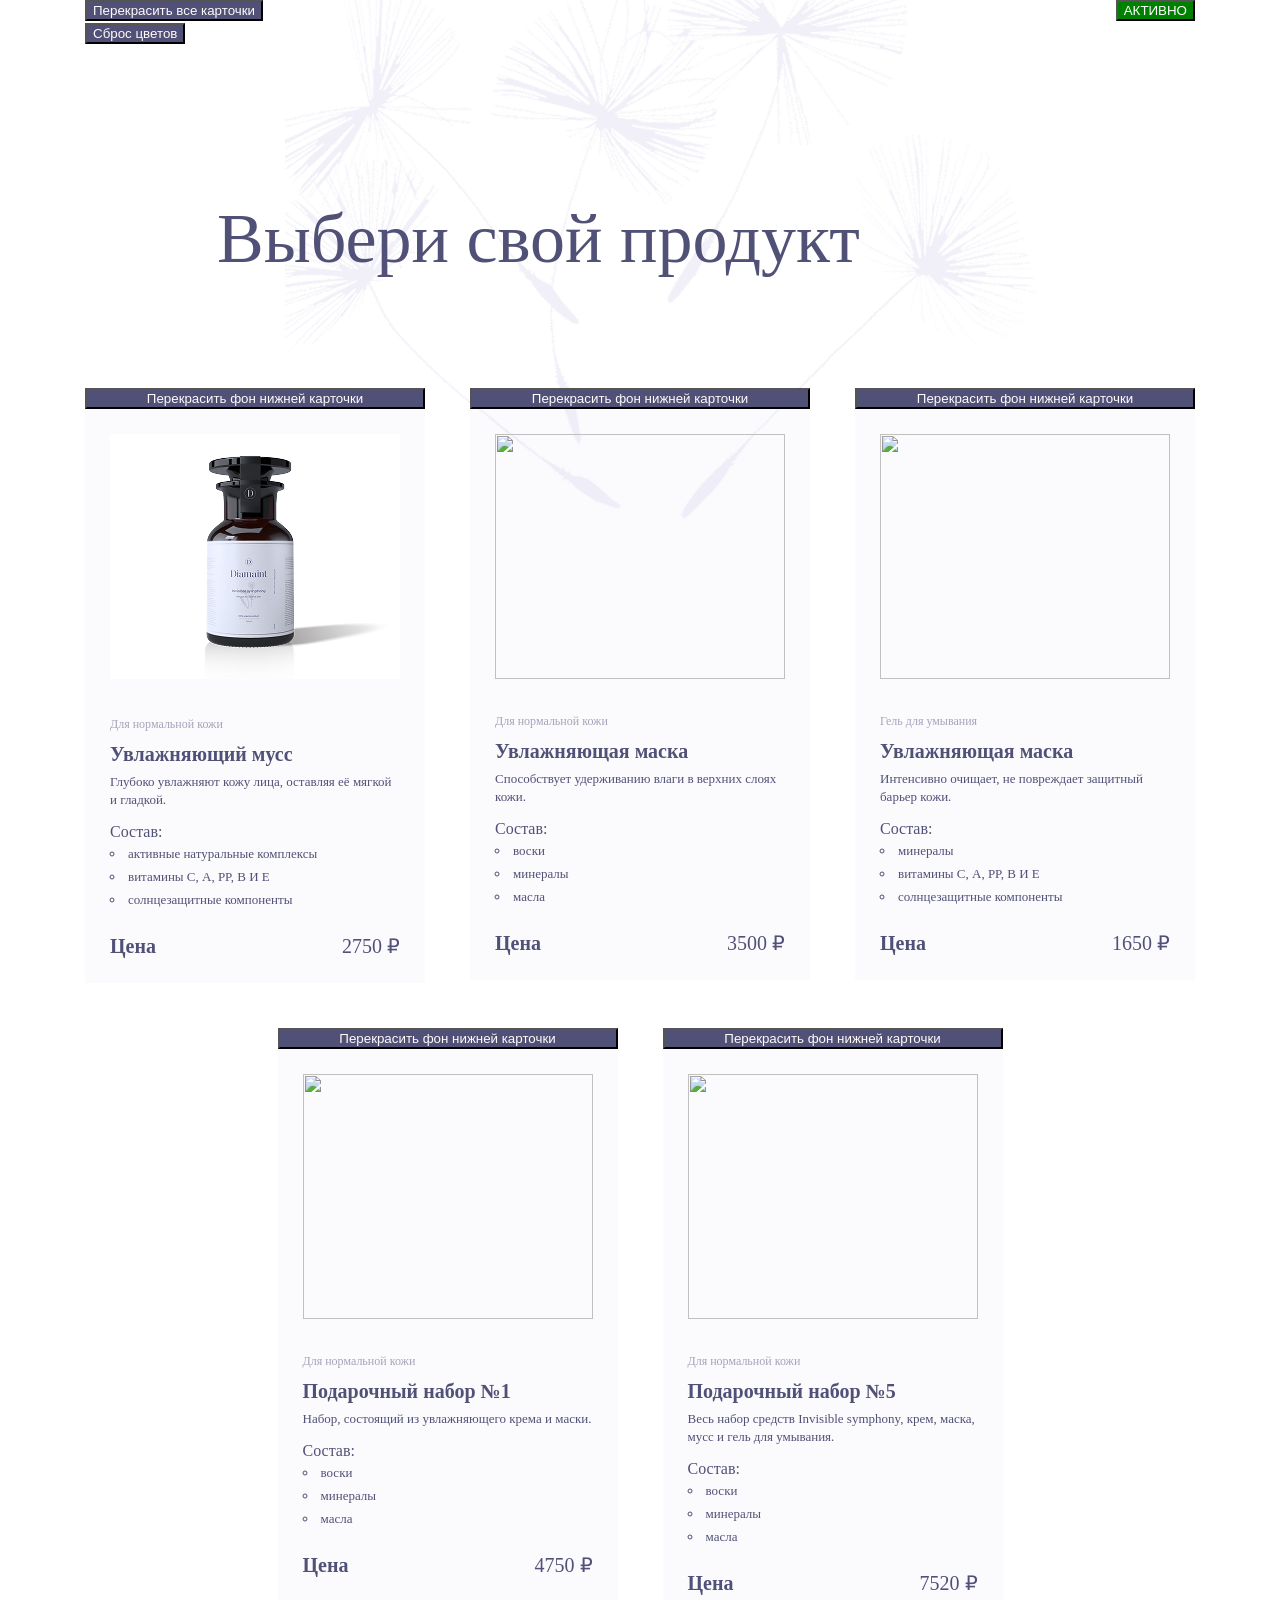
==== index.html @ d128ea69 "bug fixes" ====
<!DOCTYPE html>
<html lang="ru">
<head>
  <meta charset="UTF-8">
  <meta name="viewport" content="width=device-width, initial-scale=1.0">
  <link rel="preconnect" href="https://fonts.googleapis.com">
  <link rel="preconnect" href="https://fonts.gstatic.com" crossorigin>
  <link href="https://fonts.googleapis.com/css2?family=Montserrat:ital,wght@0,100..900;1,100..900&display=swap" rel="stylesheet"> 
  <link rel="stylesheet" href="reset.css">
  <link rel="stylesheet" href="style.css">
  <title>Product Card</title>

</head>
<body>
 <section class="product-section">
  <div class="product-background"></div>
    <div class="product-cards">
      <button class="product-section__toggle">АКТИВНО</button>
      <button class="product-section__action-all">Перекрасить все карточки</button> 
      <button class="product-section__reset">Сброс цветов</button>
      <h1 class="js-title title">Выбери свой продукт</h1>
    </div>

    <div class="product-container"></div>

    <template id="card-template">
      <div class="product-card__content">
        <button class="product-card__action">Перекрасить фон нижней карточки</button>
        <div class="product-card__inner">
          <img class="product-card__image" src="" alt="">
          <p class="product-card__subtitle"></p>
          <h2 class="product-card__title"></h2>
          <p class="product-card__description"></p>          
          <div class="product-card__box">
          <span class="product-card__composition">Состав:</span>  
          <ul class="product-card__composition-list"></ul>
          </div>
          <div class="product-card__price"> 
            <p class="product-card__price-text"></p>
            <p class="product-card__price-value"></p>
          </div>
          </div>
        </div>
      </template>  
  </section>

  <script src="main.js"></script>
  <script src="homework-5.js"></script>
  <script src="homework-6.js"></script>
  <script type="module" src="homework-7.js"></script>
  <script type="module" src="comments.js"></script>
  <script type="module" src="homework-8.js"></script>
</body>
</html>
---- style.css ----
.product-section {
  position: relative;
  padding-top: 200px;
}

.product-background {
  position: absolute;
  background-image: url("/images/product-section-bg.png");
  background-repeat: no-repeat;
  background-size: cover;
  background-position: center;
  width: 790px;
  height: 697px;
  top: -90px;
  left: 285px;
  z-index: 1;
}

.title {
  width: 846px;
  margin: 0 auto;
  margin-bottom: 110px;
  font-size: 70px;
  font-weight: 400;
  line-height: 78px;
  color: #515076;
}
.product-cards {
  width: 1110px;
  margin: 0 auto;
  position: relative;
  z-index: 2;
}

.product-container {
  width: 1110px;
  margin: 0 auto;
  display: flex;
  flex-wrap: wrap;
  gap: 45px;
  justify-content: center;
  position: relative;
  z-index: 2;
}

.product-card__content {
  width: 340px;
  display: flex;
  flex-direction: column;
}

.product-card__inner {
  padding: 25px;
  background-color: #dad9f21a;
}

.product-card__image {
  width: 100%;
  height: 245px;
  margin-bottom: 30px;
}

.product-card__subtitle {
  font-size: 12px;
  font-weight: 400;
  line-height: 24px;
  color: #a5a3b9;
  margin-bottom: 5px;
}

.product-card__title {
  font-size: 20px;
  font-weight: 700;
  line-height: 27px;
  color: #515076;
  margin-bottom: 5px;
}

.product-card__description {
  font-size: 13px;
  font-weight: 400;
  line-height: 18px;
  color: #515076;
  margin-bottom: 15px;
}

.product-card__box {
  width: 254px;
  margin-bottom: 25px;
}

.product-card__composition {
  color: #515076;
  margin-bottom: 20px;
}

.product-card__item {
  margin-top: 5px;
  font-size: 13px;
  line-height: 18px;
  list-style-type: circle;
  list-style-position: inside;
  color: #515076;
}

.product-card__price {
  display: flex;
  justify-content: space-between;
}

.product-card__price-text {
  font-size: 20px;
  font-weight: 700;
  line-height: 24px;
  color: #515076;
}

.product-card__price-value {
  font-size: 20px;
  font-weight: 400;
  line-height: 24px;
  color: #515078;
}

.product-card__action {
  cursor: pointer;
  background-color: #515076;
  color: rgb(255, 251, 251);
}

.product-card__action:hover {
  background-color: #515076;
  box-shadow:black;
  transform: translateY(-1px);
}

.product-card__action:active {
  color: #515076;
}

.product-section__action-all {
  position: absolute;
  top: -200px;
  left: 0px;
  background-color: #515076;
  color: rgb(255, 251, 251);
  cursor: pointer;
}

.product-section__action-all:hover {
  background-color: #515076;
  box-shadow:black;
  transform: translateY(-1px);
}

.product-section__action-all:active {
  color: #515076;
}

.product-section__reset {
  position: absolute;
  top: -177px;
  left: 0px;
  background-color: #515076;
  color: rgb(255, 251, 251);
  cursor: pointer;
}

.product-section__reset:hover {
  background-color: #515076;
  box-shadow:black;
  transform: translateY(-1px);
}

.product-section__reset:active {
  color: #515076;
}

.product-section__toggle {
  position: absolute;
  top: -200px;
  right: 0px;
  background-color: green;
  color: #ffffff;
  font-weight: 100;
  cursor: pointer;
}

.product-section__toggle.is-active {
  background-color: red;
  color: #ffffff;
}
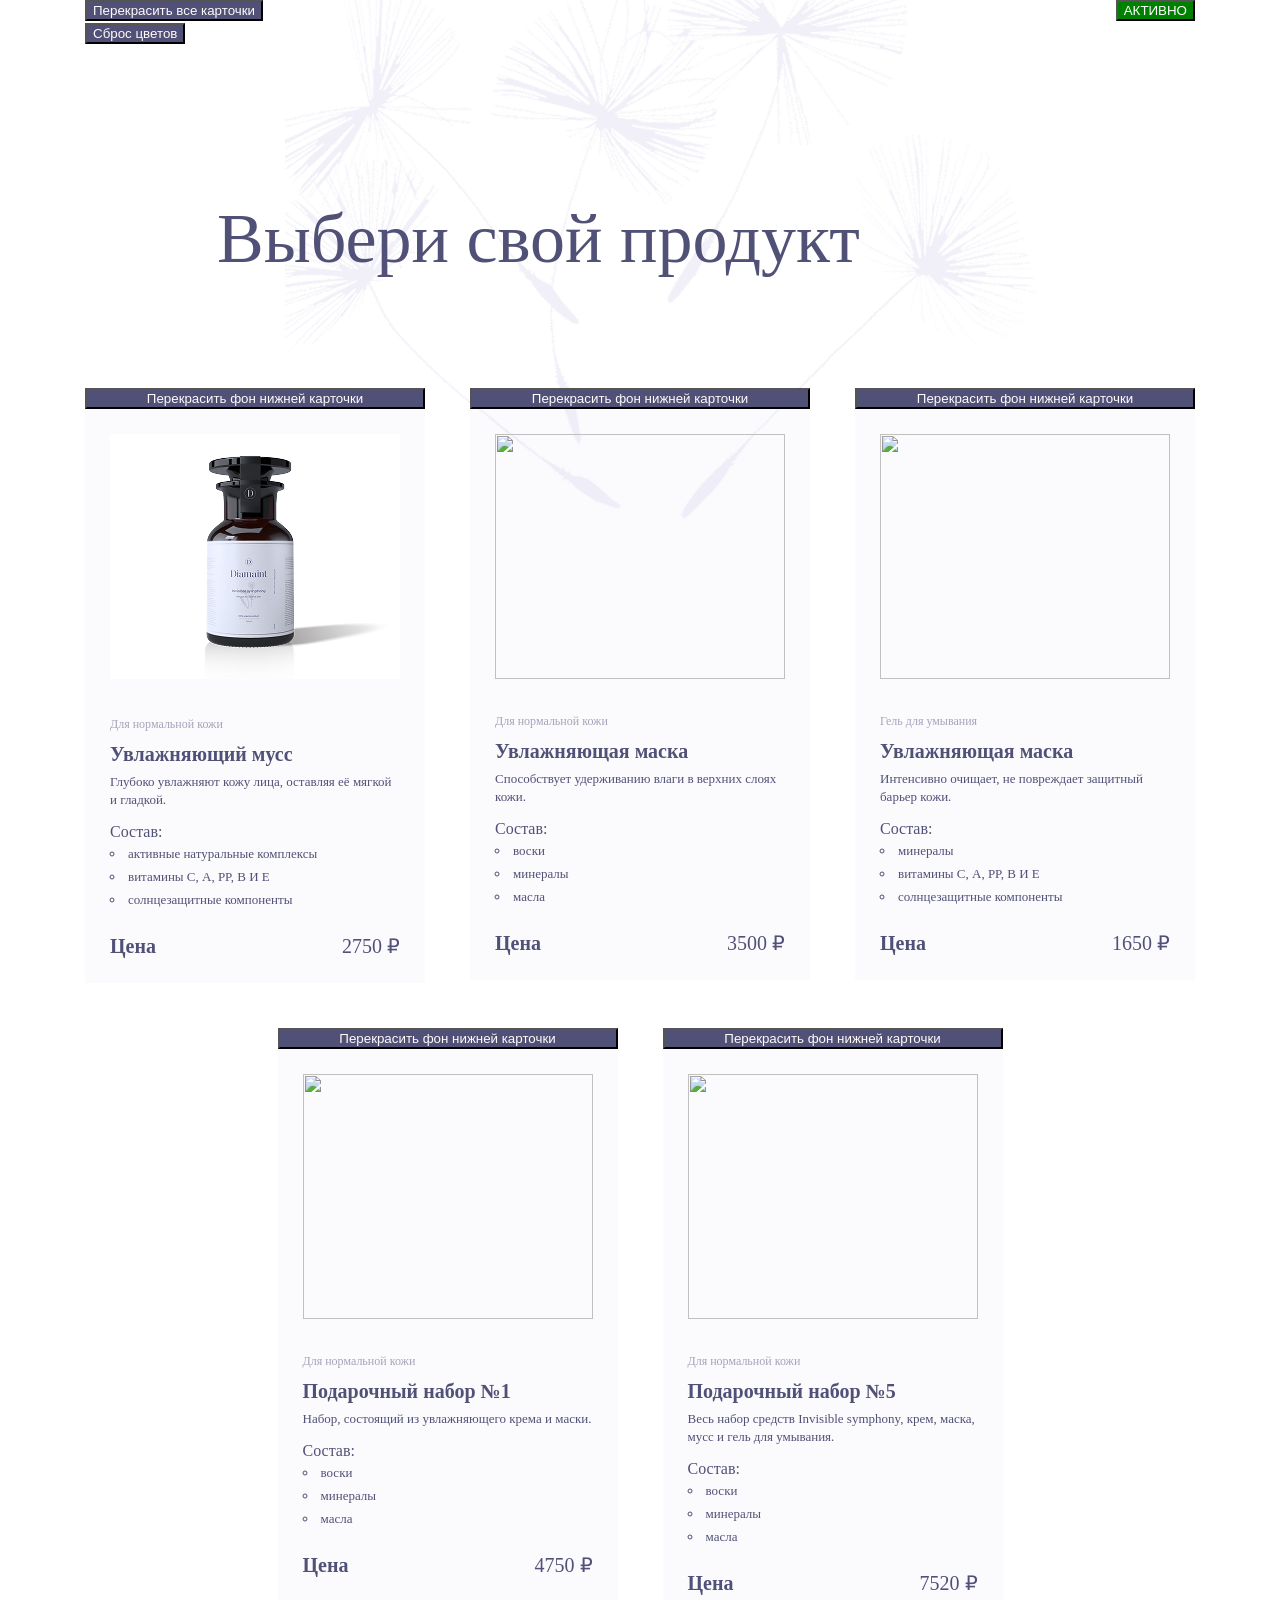
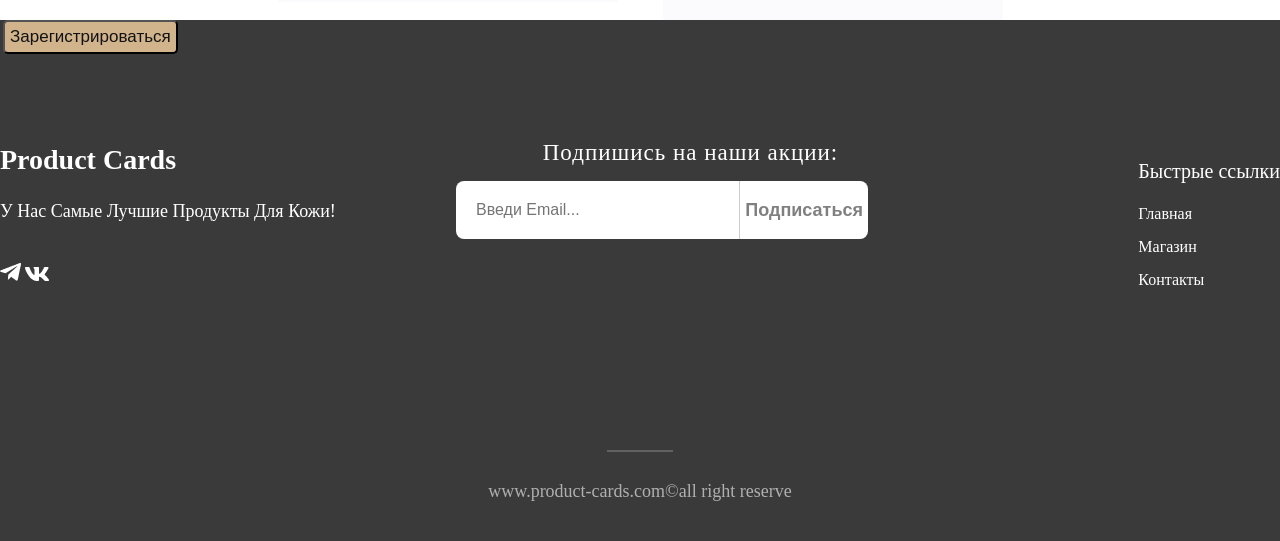
==== commit d79863ab: "work on the footer and forms" ====
--- a/index.html
+++ b/index.html
@@ -27,22 +27,81 @@
       <div class="product-card__content">
         <button class="product-card__action">Перекрасить фон нижней карточки</button>
         <div class="product-card__inner">
-          <img class="product-card__image" src="" alt="">
-          <p class="product-card__subtitle"></p>
-          <h2 class="product-card__title"></h2>
-          <p class="product-card__description"></p>          
-          <div class="product-card__box">
+        <img class="product-card__image" src="" alt="">
+        <p class="product-card__subtitle"></p>
+        <h2 class="product-card__title"></h2>
+        <p class="product-card__description"></p>          
+        <div class="product-card__box">
           <span class="product-card__composition">Состав:</span>  
           <ul class="product-card__composition-list"></ul>
-          </div>
+        </div>
           <div class="product-card__price"> 
-            <p class="product-card__price-text"></p>
+            <p class="product-card__price-text">Цена</p>
             <p class="product-card__price-value"></p>
           </div>
-          </div>
         </div>
-      </template>  
+      </div>
+    </template>  
   </section>
+
+  <footer class="footer">
+    <button class="footer__register-btn" type="button">Зарегистрироваться</button>
+    <div class="footer__container">
+      <div class="footer__about">
+        <h2 class="footer__title">Product Cards</h2>  
+        <p class="footer__text">У Нас Самые Лучшие Продукты Для Кожи!</p>
+        <div class="footer__socials, footer__social-icon">
+          <img class="footer__socials-icon-tg" src="/images/icons-tg.png" alt="Иконка телеграмм">
+          <img class="footer__socials-icon-vk" src="/images/icons-wk.png" alt="Иконка WK">
+        </div>
+      </div>
+      <div class="footer__subscribe">
+        <p class="footer__subscribe-title">Подпишись на наши акции:</p>
+        <form class="subscribe-form" action="">
+          <input class="footer__input" type="email" placeholder="Введи Email..." required>
+          <button class="footer__submit-btn" type="submit">Подписаться</button>
+        </form>
+      </div>
+      <div class="footer__nav">
+        <div class="footer__menu">
+          <h3 class="footer__menu-title">Быстрые ссылки</h3>
+          <nav>
+            <ul>
+              <li><a href="">Главная</a></li>
+              <li><a href="">Магазин</a></li>
+              <li><a href="">Контакты</a></li>
+            </ul>
+          </nav>
+        </div>
+      </div>
+    </div>
+    <hr class="footer__divider">
+    <p class="footer__copyright">www.product-cards.com©all right reserve</p>
+  </footer>
+
+  <div class="modal">
+    <button class="modal__close-btn">&times;</button>
+    <div class="modal__content">
+      <h2 class="modal__title">Регистрация</h2>      
+      <form action="" class="modal__form" id="registrationForm">
+        <label class="modal__label" for="user-name">Имя</label>
+        <input class="modal__input" id="user-name" type="text" name="name" placeholder="Введите Имя" required>
+        <label class="modal__label" for="user-surname">Фамилия</label>
+        <input class="modal__input" id="user-surname" type="text" name="surname" placeholder="Введите Фамилию" required>
+        <label class="modal__label" for="user-birth">Дата рождения</label>
+        <input class="modal__input" id="user-birth"  type="date" name="birthday" placeholder="Введите дату рождения" required>
+        <label class="modal__label" for="user-login">Логин</label>
+        <input class="modal__input" id="user-login" type="text" name="login" placeholder="Введите Логин" required>
+        <label class="modal__label" for="user-password">Пароль</label>
+        <input class="modal__input" id="user-password" type="password" name="password" placeholder="Введите Пароль" required>
+        <label class="modal__label" for="confirm-password">Повтор пароля</label>
+        <input class="modal__input" id="user-password-confirm" type="password" name="confirmPassword" placeholder="Повторите пароль" required>
+        <p class="modal__error" id="error-message"></p>
+        <button class="modal__submit-btn" type="submit">Зарегистрироваться</button>
+      </form>    
+    </div>
+  </div>
+  
 
   <script src="main.js"></script>
   <script src="homework-5.js"></script>
@@ -50,5 +109,8 @@
   <script type="module" src="homework-7.js"></script>
   <script type="module" src="comments.js"></script>
   <script type="module" src="homework-8.js"></script>
+  <script type="module" src="homework-9.js"></script>
+
+
 </body>
 </html>
--- a/style.css
+++ b/style.css
@@ -189,4 +189,253 @@
 .product-section__toggle.is-active {
   background-color: red;
   color: #ffffff;
+}
+
+/* ДЗ №9 */
+
+.footer {
+  width: 100%;
+  background-color: rgba(58, 58, 58, 1);
+}
+
+.footer__container {
+  max-width: 1512px;
+  margin: 0 auto;
+  padding: 105px 0px;
+  display: flex;
+  justify-content: space-between;
+  align-items:flex-start;
+}
+
+.footer__about {
+  flex: 1;
+}
+
+.footer__subscribe {
+  flex: 1;
+  text-align: center;
+  padding-top: 5px;
+  margin-top: -23px;
+  margin-left: 44px;
+}
+
+.footer__nav {
+  flex: 1;
+  display: flex;
+  flex-direction: column;
+  align-items: flex-end;
+}
+
+.footer__nav ul {
+  width: fit-content;
+  text-align: left;
+  margin: 0;
+  padding: 0;
+  list-style: none;
+  color: rgba(255, 255, 255, 1);
+}
+
+.footer__nav li {
+  margin-bottom: 17px;
+}
+
+.footer__nav a {
+  text-decoration: none;
+  color: #ffffff;        
+  transition: 0.3s;     
+}
+
+.footer__nav a:hover {
+  opacity: 0.7;         
+}
+
+.footer__title {
+  font-size: 28px;
+  font-weight: 800;
+  line-height: 1.6px;
+  color: rgba(255, 255, 255, 1);
+  margin-bottom: 41px;
+}
+
+.footer__text {
+  font-size: 18px;
+  font-weight: 400;
+  letter-spacing: -0.1;
+  color: rgba(255, 255, 255, 1);
+  margin-bottom: 43px;
+}
+
+.footer__subscribe-title {
+  font-size: 23px;
+  font-weight: 400;
+  margin-left: 57px;
+  letter-spacing: 1px;
+  color: rgba(255, 255, 255, 1);
+  margin-bottom: 17px;
+}
+
+.subscribe-form {
+  display: flex;             
+  background-color: #fff;    
+  border-radius: 8px;       
+  overflow: hidden;          
+  max-width: 450px;         
+  margin: 0 auto;            
+}
+
+.footer__input {
+  flex: 1;              
+  border: none;            
+  outline: none;             
+  padding: 20px 20px;        
+  font-size: 16px;
+  background: transparent;   
+}
+
+.footer__submit-btn {
+  border: none;
+  background: transparent;
+  color: rgba(44, 43, 43, 0.6);
+  padding: 0px 5px;
+  font-weight: 600;
+  cursor: pointer;
+  border-left: 1px solid #ccc;
+  transition: opacity 0.2s;
+  font-size: 18px;
+}
+
+.footer__submit-btn:hover {
+  opacity: 0.7;
+}
+
+.footer__menu-title {
+  width: fit-content;
+  margin-bottom: 23px;
+  font-size: 20px;
+  line-height: 1.2;
+  color: rgba(255, 255, 255, 1);
+}
+
+.footer__menu {
+  display: flex;
+  flex-direction: column;
+  align-items: flex-start; 
+  width: fit-content;     
+}
+
+.footer__socials-icon {
+  display: flex;
+  gap: 31px;
+}
+
+.footer__divider {
+  border: none;
+  border-top: 2px solid rgba(255, 255, 255, 0.2); 
+  max-width: 66px;
+  margin: 40px auto 20px;
+}
+
+.footer__copyright {
+  text-align: center;
+  color: rgba(255, 255, 255, 0.6);
+  font-size: 18px;
+  font-weight: 400;
+  padding-bottom: 41px;
+  margin-top: 30px;
+}
+
+.modal__form {
+  display: flex;
+  flex-direction: column;
+  gap: 15px;
+  text-align: left;
+}
+
+.modal {
+  width: 100%;
+  padding: 20px 0;
+  height: 100%;
+  position: fixed;
+  top: 0;
+  left: 0;
+  z-index: 100;
+  backdrop-filter: blur(5px);
+  background-color: rgb(14 14 14 / 60%);
+  display: none;
+}
+
+.modal__content {
+  width: 400px;
+  max-height: 90vh;
+  padding: 30px;
+  position: relative;
+  overflow-y: auto;
+  background-color: #ccc;
+  border-radius: 10px ;
+}
+
+.modal__title {
+  text-align: center;
+  margin-bottom: 20px;
+}
+
+.modal__input {
+  width: 100%;
+  box-sizing: border-box;
+  padding: 10px;
+  border: 1px solid #ccc;
+  border-radius: 5px;
+}
+
+.modal__label { 
+  display: block; 
+  margin-bottom: 5px;
+  font-weight: 600;
+}
+
+.modal__submit-btn {
+  margin-top: 15px;
+  padding: 12px;
+  background-color: #333;
+  color: white;
+  border: none;
+  border-radius: 5px;
+  cursor: pointer;
+  font-weight: bold;
+}
+
+.modal__form button:hover {
+  background-color: #555; 
+}
+
+.modal__close-btn {
+  position: absolute;
+  top: 10px;
+  right: 15px;
+  background: none;
+  border: none;
+  font-size: 24px;
+  cursor: pointer;
+}
+
+.modal__close-btn:hover {
+  background-color: rgb(244, 1, 1);
+  color: white;
+  border-radius: 40px;
+}
+
+.footer__register-btn {
+  padding: 5px;
+  background-color: tan;
+  color: #121212;
+  font-size: 17px;
+  cursor: pointer;
+  border-radius: 5px;
+  margin-left: 3px;
+}
+
+.modal-showed {
+  display: flex !important;
+  justify-content: center;
+  align-items: center;
 }
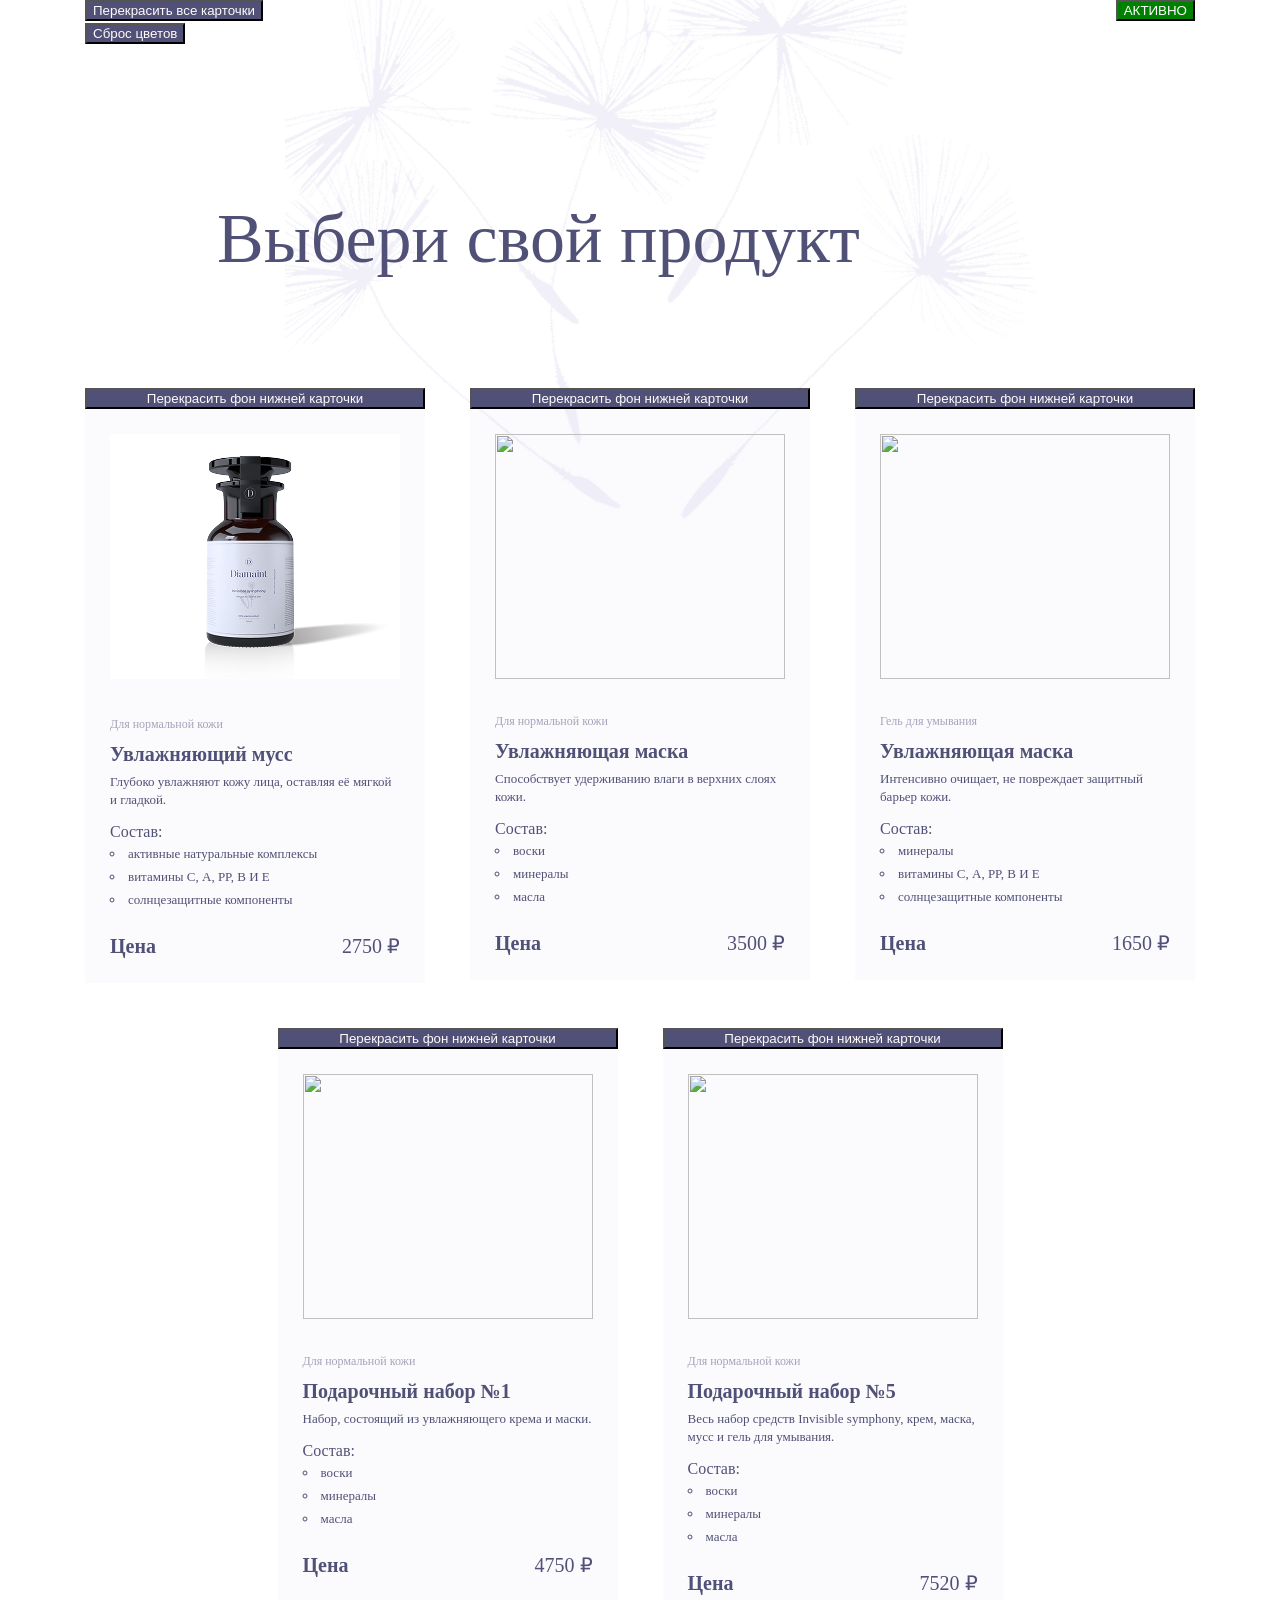
==== commit 92f2afcb: "Merge pull request #10 from Mumin2612/feature/08-homework (Homework №8) complete  with dynamic rende" ====
--- a/index.html
+++ b/index.html
@@ -44,73 +44,11 @@
     </template>  
   </section>
 
-  <footer class="footer">
-    <button class="footer__register-btn" type="button">Зарегистрироваться</button>
-    <div class="footer__container">
-      <div class="footer__about">
-        <h2 class="footer__title">Product Cards</h2>  
-        <p class="footer__text">У Нас Самые Лучшие Продукты Для Кожи!</p>
-        <div class="footer__socials, footer__social-icon">
-          <img class="footer__socials-icon-tg" src="/images/icons-tg.png" alt="Иконка телеграмм">
-          <img class="footer__socials-icon-vk" src="/images/icons-wk.png" alt="Иконка WK">
-        </div>
-      </div>
-      <div class="footer__subscribe">
-        <p class="footer__subscribe-title">Подпишись на наши акции:</p>
-        <form class="subscribe-form" action="">
-          <input class="footer__input" type="email" placeholder="Введи Email..." required>
-          <button class="footer__submit-btn" type="submit">Подписаться</button>
-        </form>
-      </div>
-      <div class="footer__nav">
-        <div class="footer__menu">
-          <h3 class="footer__menu-title">Быстрые ссылки</h3>
-          <nav>
-            <ul>
-              <li><a href="">Главная</a></li>
-              <li><a href="">Магазин</a></li>
-              <li><a href="">Контакты</a></li>
-            </ul>
-          </nav>
-        </div>
-      </div>
-    </div>
-    <hr class="footer__divider">
-    <p class="footer__copyright">www.product-cards.com©all right reserve</p>
-  </footer>
-
-  <div class="modal">
-    <button class="modal__close-btn">&times;</button>
-    <div class="modal__content">
-      <h2 class="modal__title">Регистрация</h2>      
-      <form action="" class="modal__form" id="registrationForm">
-        <label class="modal__label" for="user-name">Имя</label>
-        <input class="modal__input" id="user-name" type="text" name="name" placeholder="Введите Имя" required>
-        <label class="modal__label" for="user-surname">Фамилия</label>
-        <input class="modal__input" id="user-surname" type="text" name="surname" placeholder="Введите Фамилию" required>
-        <label class="modal__label" for="user-birth">Дата рождения</label>
-        <input class="modal__input" id="user-birth"  type="date" name="birthday" placeholder="Введите дату рождения" required>
-        <label class="modal__label" for="user-login">Логин</label>
-        <input class="modal__input" id="user-login" type="text" name="login" placeholder="Введите Логин" required>
-        <label class="modal__label" for="user-password">Пароль</label>
-        <input class="modal__input" id="user-password" type="password" name="password" placeholder="Введите Пароль" required>
-        <label class="modal__label" for="confirm-password">Повтор пароля</label>
-        <input class="modal__input" id="user-password-confirm" type="password" name="confirmPassword" placeholder="Повторите пароль" required>
-        <p class="modal__error" id="error-message"></p>
-        <button class="modal__submit-btn" type="submit">Зарегистрироваться</button>
-      </form>    
-    </div>
-  </div>
-  
-
   <script src="main.js"></script>
   <script src="homework-5.js"></script>
   <script src="homework-6.js"></script>
   <script type="module" src="homework-7.js"></script>
   <script type="module" src="comments.js"></script>
   <script type="module" src="homework-8.js"></script>
-  <script type="module" src="homework-9.js"></script>
-
-
 </body>
 </html>
--- a/style.css
+++ b/style.css
@@ -189,253 +189,4 @@
 .product-section__toggle.is-active {
   background-color: red;
   color: #ffffff;
-}
-
-/* ДЗ №9 */
-
-.footer {
-  width: 100%;
-  background-color: rgba(58, 58, 58, 1);
-}
-
-.footer__container {
-  max-width: 1512px;
-  margin: 0 auto;
-  padding: 105px 0px;
-  display: flex;
-  justify-content: space-between;
-  align-items:flex-start;
-}
-
-.footer__about {
-  flex: 1;
-}
-
-.footer__subscribe {
-  flex: 1;
-  text-align: center;
-  padding-top: 5px;
-  margin-top: -23px;
-  margin-left: 44px;
-}
-
-.footer__nav {
-  flex: 1;
-  display: flex;
-  flex-direction: column;
-  align-items: flex-end;
-}
-
-.footer__nav ul {
-  width: fit-content;
-  text-align: left;
-  margin: 0;
-  padding: 0;
-  list-style: none;
-  color: rgba(255, 255, 255, 1);
-}
-
-.footer__nav li {
-  margin-bottom: 17px;
-}
-
-.footer__nav a {
-  text-decoration: none;
-  color: #ffffff;        
-  transition: 0.3s;     
-}
-
-.footer__nav a:hover {
-  opacity: 0.7;         
-}
-
-.footer__title {
-  font-size: 28px;
-  font-weight: 800;
-  line-height: 1.6px;
-  color: rgba(255, 255, 255, 1);
-  margin-bottom: 41px;
-}
-
-.footer__text {
-  font-size: 18px;
-  font-weight: 400;
-  letter-spacing: -0.1;
-  color: rgba(255, 255, 255, 1);
-  margin-bottom: 43px;
-}
-
-.footer__subscribe-title {
-  font-size: 23px;
-  font-weight: 400;
-  margin-left: 57px;
-  letter-spacing: 1px;
-  color: rgba(255, 255, 255, 1);
-  margin-bottom: 17px;
-}
-
-.subscribe-form {
-  display: flex;             
-  background-color: #fff;    
-  border-radius: 8px;       
-  overflow: hidden;          
-  max-width: 450px;         
-  margin: 0 auto;            
-}
-
-.footer__input {
-  flex: 1;              
-  border: none;            
-  outline: none;             
-  padding: 20px 20px;        
-  font-size: 16px;
-  background: transparent;   
-}
-
-.footer__submit-btn {
-  border: none;
-  background: transparent;
-  color: rgba(44, 43, 43, 0.6);
-  padding: 0px 5px;
-  font-weight: 600;
-  cursor: pointer;
-  border-left: 1px solid #ccc;
-  transition: opacity 0.2s;
-  font-size: 18px;
-}
-
-.footer__submit-btn:hover {
-  opacity: 0.7;
-}
-
-.footer__menu-title {
-  width: fit-content;
-  margin-bottom: 23px;
-  font-size: 20px;
-  line-height: 1.2;
-  color: rgba(255, 255, 255, 1);
-}
-
-.footer__menu {
-  display: flex;
-  flex-direction: column;
-  align-items: flex-start; 
-  width: fit-content;     
-}
-
-.footer__socials-icon {
-  display: flex;
-  gap: 31px;
-}
-
-.footer__divider {
-  border: none;
-  border-top: 2px solid rgba(255, 255, 255, 0.2); 
-  max-width: 66px;
-  margin: 40px auto 20px;
-}
-
-.footer__copyright {
-  text-align: center;
-  color: rgba(255, 255, 255, 0.6);
-  font-size: 18px;
-  font-weight: 400;
-  padding-bottom: 41px;
-  margin-top: 30px;
-}
-
-.modal__form {
-  display: flex;
-  flex-direction: column;
-  gap: 15px;
-  text-align: left;
-}
-
-.modal {
-  width: 100%;
-  padding: 20px 0;
-  height: 100%;
-  position: fixed;
-  top: 0;
-  left: 0;
-  z-index: 100;
-  backdrop-filter: blur(5px);
-  background-color: rgb(14 14 14 / 60%);
-  display: none;
-}
-
-.modal__content {
-  width: 400px;
-  max-height: 90vh;
-  padding: 30px;
-  position: relative;
-  overflow-y: auto;
-  background-color: #ccc;
-  border-radius: 10px ;
-}
-
-.modal__title {
-  text-align: center;
-  margin-bottom: 20px;
-}
-
-.modal__input {
-  width: 100%;
-  box-sizing: border-box;
-  padding: 10px;
-  border: 1px solid #ccc;
-  border-radius: 5px;
-}
-
-.modal__label { 
-  display: block; 
-  margin-bottom: 5px;
-  font-weight: 600;
-}
-
-.modal__submit-btn {
-  margin-top: 15px;
-  padding: 12px;
-  background-color: #333;
-  color: white;
-  border: none;
-  border-radius: 5px;
-  cursor: pointer;
-  font-weight: bold;
-}
-
-.modal__form button:hover {
-  background-color: #555; 
-}
-
-.modal__close-btn {
-  position: absolute;
-  top: 10px;
-  right: 15px;
-  background: none;
-  border: none;
-  font-size: 24px;
-  cursor: pointer;
-}
-
-.modal__close-btn:hover {
-  background-color: rgb(244, 1, 1);
-  color: white;
-  border-radius: 40px;
-}
-
-.footer__register-btn {
-  padding: 5px;
-  background-color: tan;
-  color: #121212;
-  font-size: 17px;
-  cursor: pointer;
-  border-radius: 5px;
-  margin-left: 3px;
-}
-
-.modal-showed {
-  display: flex !important;
-  justify-content: center;
-  align-items: center;
 }
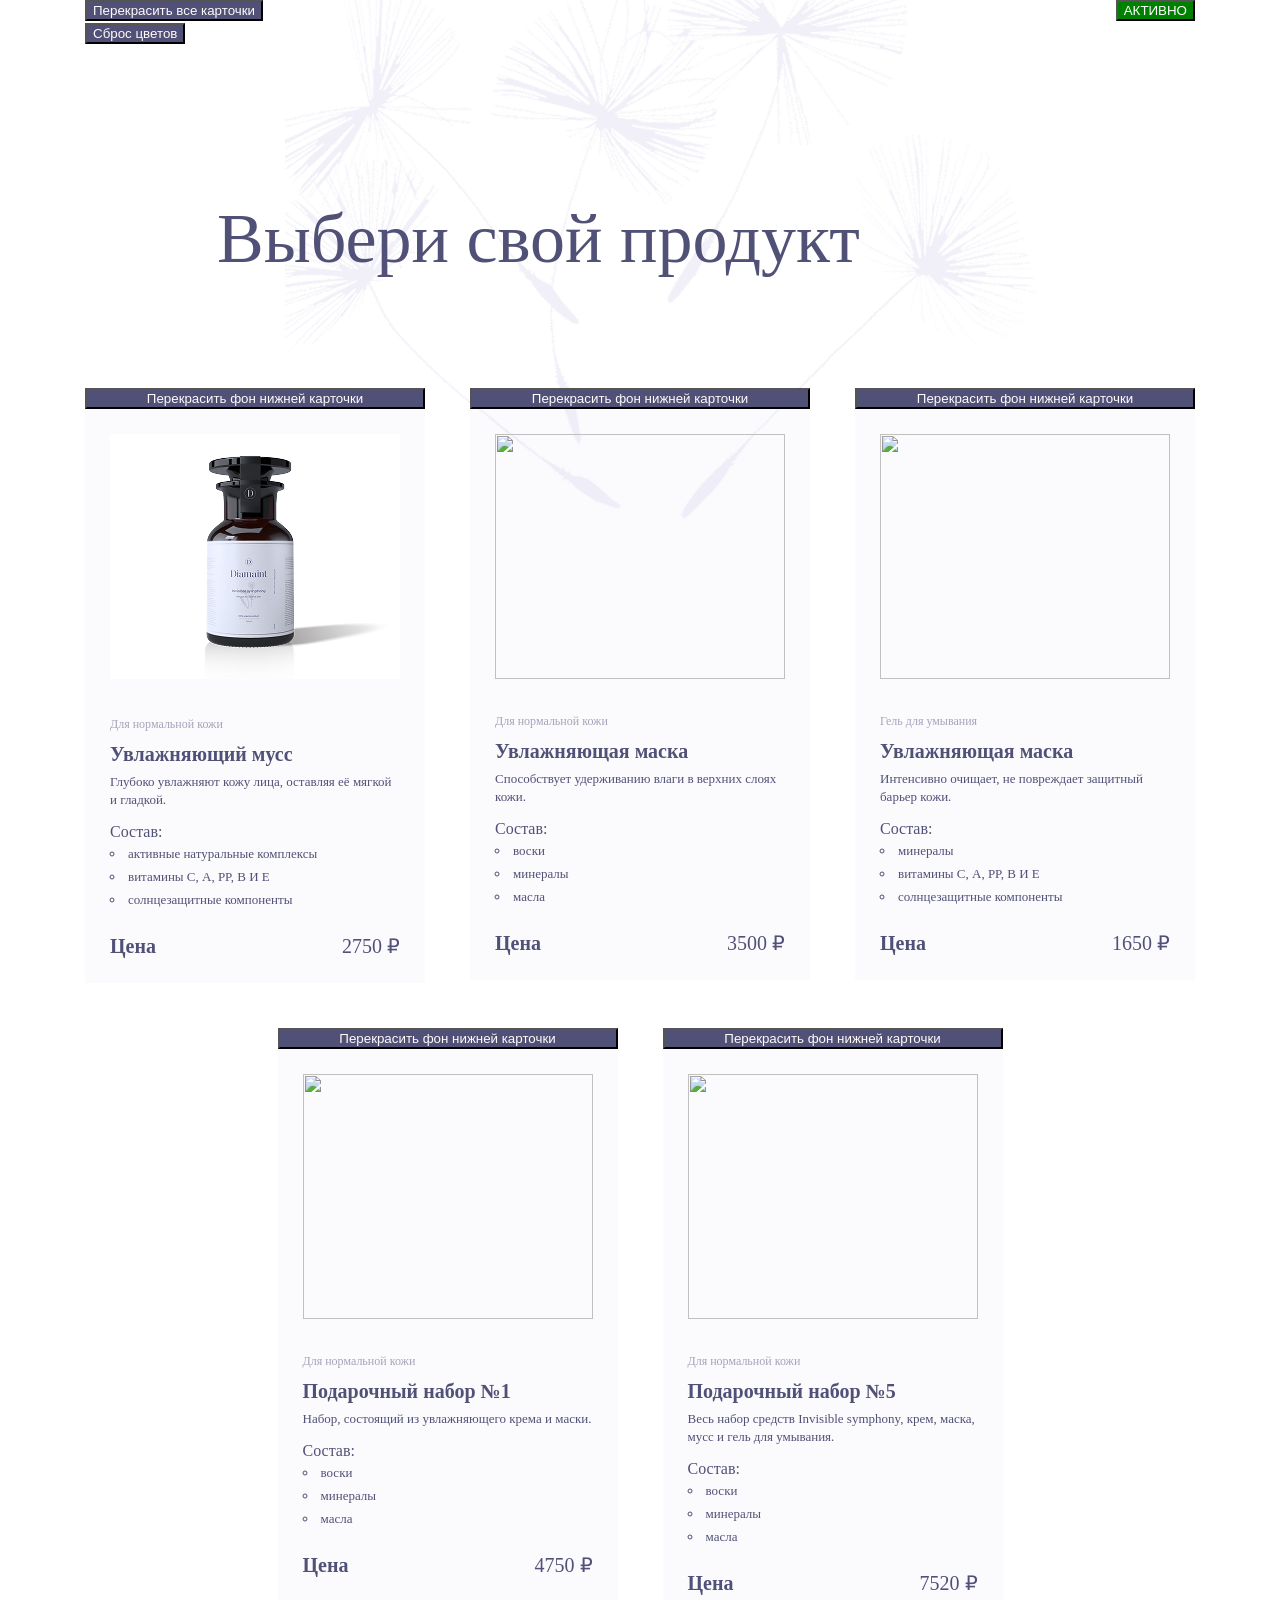
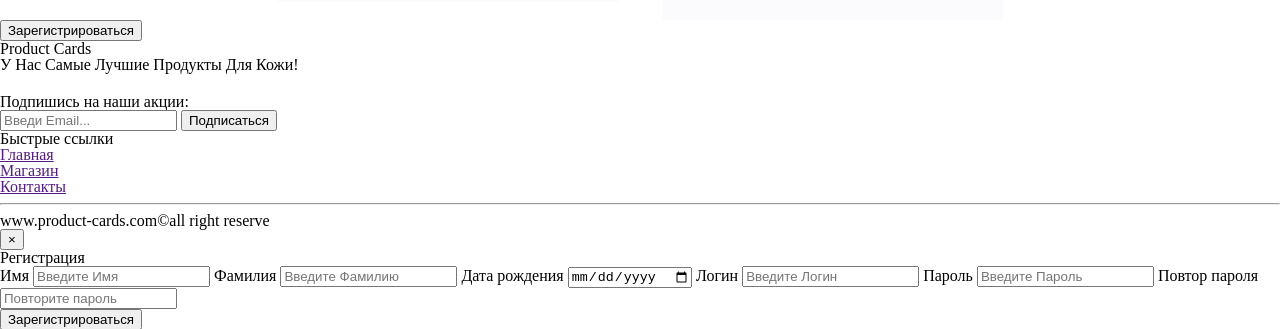
==== commit 9db89538: "work on the footer and forms" ====
--- a/index.html
+++ b/index.html
@@ -44,11 +44,73 @@
     </template>  
   </section>
 
+  <footer class="footer">
+    <button class="footer__register-btn" type="button">Зарегистрироваться</button>
+    <div class="footer__container">
+      <div class="footer__about">
+        <h2 class="footer__title">Product Cards</h2>  
+        <p class="footer__text">У Нас Самые Лучшие Продукты Для Кожи!</p>
+        <div class="footer__socials footer__social-icon">
+          <img class="footer__socials-icon-tg" src="/images/icons-tg.png" alt="Иконка телеграмм">
+          <img class="footer__socials-icon-vk" src="/images/icons-wk.png" alt="Иконка WK">
+        </div>
+      </div>
+      <div class="footer__subscribe">
+        <p class="footer__subscribe-title">Подпишись на наши акции:</p>
+        <form class="subscribe-form" action="">
+          <input class="footer__input" type="email" placeholder="Введи Email..." required>
+          <button class="footer__submit-btn" type="submit">Подписаться</button>
+        </form>
+      </div>
+      <div class="footer__nav">
+        <div class="footer__menu">
+          <h3 class="footer__menu-title">Быстрые ссылки</h3>
+          <nav>
+            <ul>
+              <li><a href="">Главная</a></li>
+              <li><a href="">Магазин</a></li>
+              <li><a href="">Контакты</a></li>
+            </ul>
+          </nav>
+        </div>
+      </div>
+    </div>
+    <hr class="footer__divider">
+    <p class="footer__copyright">www.product-cards.com©all right reserve</p>
+  </footer>
+
+  <div class="modal">
+    <button class="modal__close-btn">&times;</button>
+    <div class="modal__content">
+      <h2 class="modal__title">Регистрация</h2>      
+      <form action="" class="modal__form" id="registrationForm">
+        <label class="modal__label" for="user-name">Имя</label>
+        <input class="modal__input" id="user-name" type="text" name="name" placeholder="Введите Имя" required>
+        <label class="modal__label" for="user-surname">Фамилия</label>
+        <input class="modal__input" id="user-surname" type="text" name="surname" placeholder="Введите Фамилию" required>
+        <label class="modal__label" for="user-birth">Дата рождения</label>
+        <input class="modal__input" id="user-birth"  type="date" name="birthday" placeholder="Введите дату рождения" required>
+        <label class="modal__label" for="user-login">Логин</label>
+        <input class="modal__input" id="user-login" type="text" name="login" placeholder="Введите Логин" required>
+        <label class="modal__label" for="user-password">Пароль</label>
+        <input class="modal__input" id="user-password" type="password" name="password" placeholder="Введите Пароль" required>
+        <label class="modal__label" for="confirm-password">Повтор пароля</label>
+        <input class="modal__input" id="user-password-confirm" type="password" name="confirmPassword" placeholder="Повторите пароль" required>
+        <p class="modal__error" id="error-message"></p>
+        <button class="modal__submit-btn" type="submit">Зарегистрироваться</button>
+      </form>    
+    </div>
+  </div>
+  
+
   <script src="main.js"></script>
   <script src="homework-5.js"></script>
   <script src="homework-6.js"></script>
   <script type="module" src="homework-7.js"></script>
   <script type="module" src="comments.js"></script>
   <script type="module" src="homework-8.js"></script>
+  <script type="module" src="homework-9.js"></script>
+
+
 </body>
 </html>
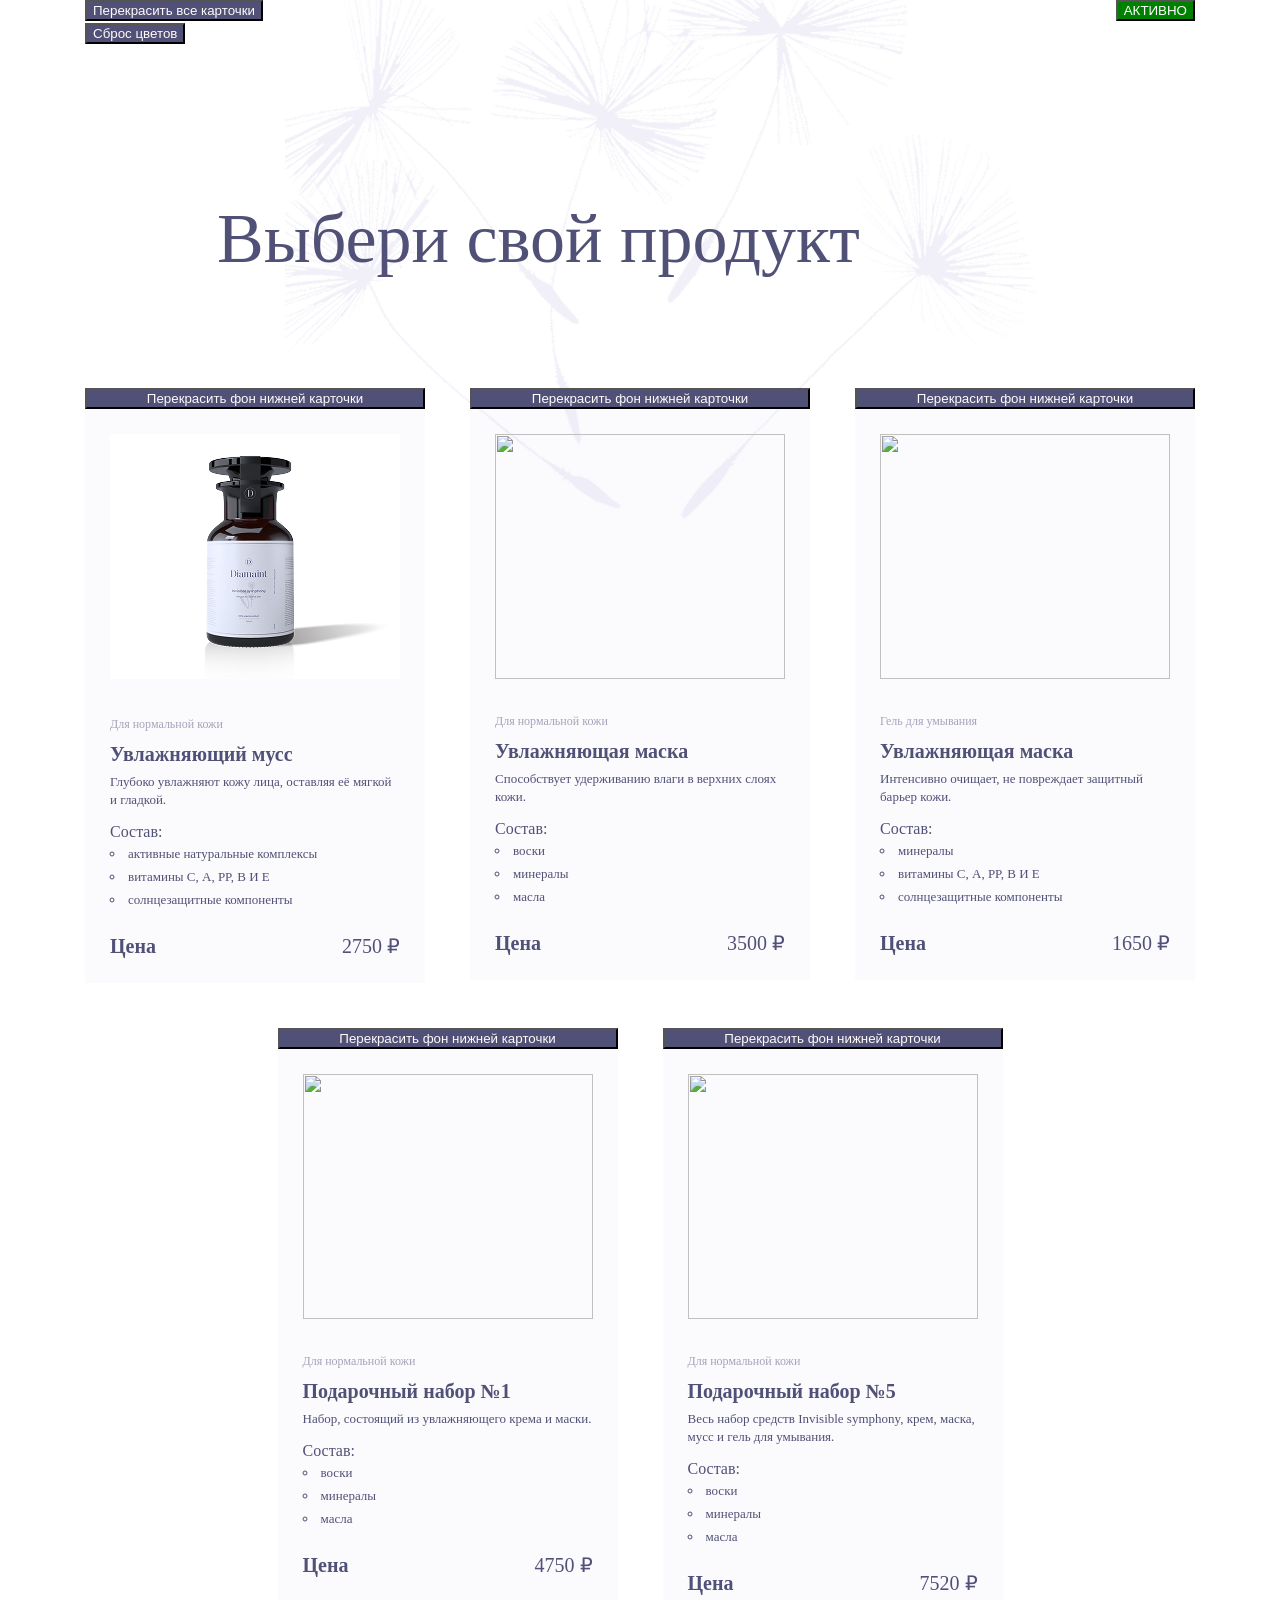
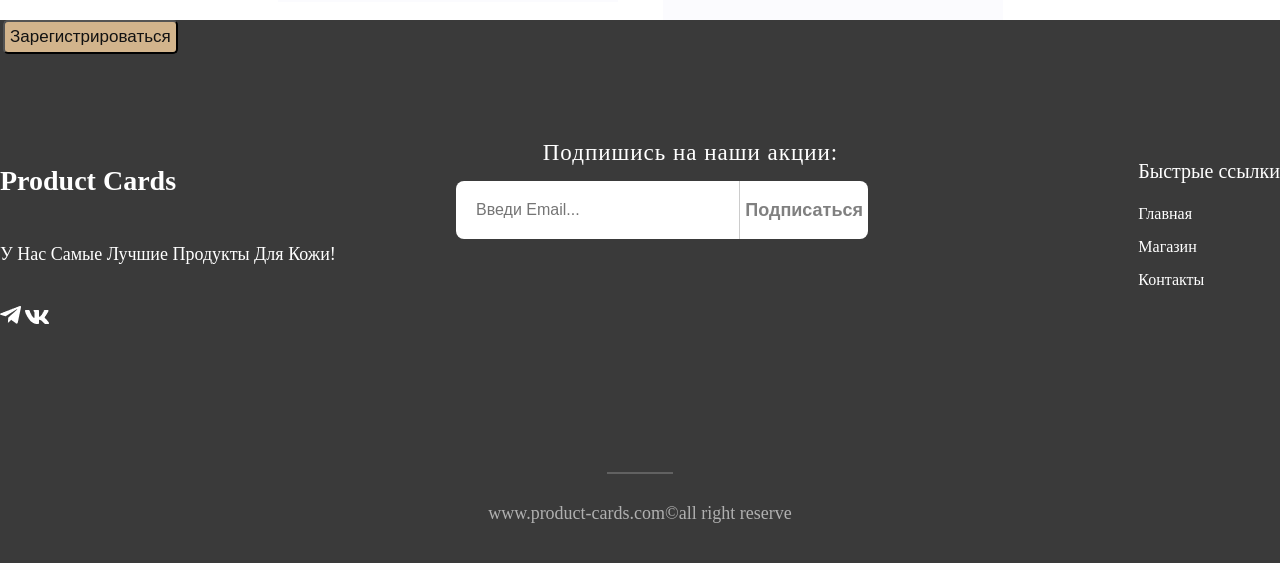
==== commit b7225057: "fix bag" ====
--- a/index.html
+++ b/index.html
@@ -94,7 +94,7 @@
         <input class="modal__input" id="user-login" type="text" name="login" placeholder="Введите Логин" required>
         <label class="modal__label" for="user-password">Пароль</label>
         <input class="modal__input" id="user-password" type="password" name="password" placeholder="Введите Пароль" required>
-        <label class="modal__label" for="confirm-password">Повтор пароля</label>
+        <label class="modal__label" for="user-password-confirm">Повтор пароля</label>
         <input class="modal__input" id="user-password-confirm" type="password" name="confirmPassword" placeholder="Повторите пароль" required>
         <p class="modal__error" id="error-message"></p>
         <button class="modal__submit-btn" type="submit">Зарегистрироваться</button>
--- a/style.css
+++ b/style.css
@@ -189,4 +189,253 @@
 .product-section__toggle.is-active {
   background-color: red;
   color: #ffffff;
+}
+
+/* ДЗ №9 */
+
+.footer {
+  width: 100%;
+  background-color: rgba(58, 58, 58, 1);
+}
+
+.footer__container {
+  max-width: 1512px;
+  margin: 0 auto;
+  padding: 105px 0px;
+  display: flex;
+  justify-content: space-between;
+  align-items:flex-start;
+}
+
+.footer__about {
+  flex: 1;
+}
+
+.footer__subscribe {
+  flex: 1;
+  text-align: center;
+  padding-top: 5px;
+  margin-top: -23px;
+  margin-left: 44px;
+}
+
+.footer__nav {
+  flex: 1;
+  display: flex;
+  flex-direction: column;
+  align-items: flex-end;
+}
+
+.footer__nav ul {
+  width: fit-content;
+  text-align: left;
+  margin: 0;
+  padding: 0;
+  list-style: none;
+  color: rgba(255, 255, 255, 1);
+}
+
+.footer__nav li {
+  margin-bottom: 17px;
+}
+
+.footer__nav a {
+  text-decoration: none;
+  color: #ffffff;        
+  transition: 0.3s;     
+}
+
+.footer__nav a:hover {
+  opacity: 0.7;         
+}
+
+.footer__title {
+  font-size: 28px;
+  font-weight: 800;
+  line-height: 1.6;
+  color: rgba(255, 255, 255, 1);
+  margin-bottom: 41px;
+}
+
+.footer__text {
+  font-size: 18px;
+  font-weight: 400;
+  letter-spacing: -0.1;
+  color: rgba(255, 255, 255, 1);
+  margin-bottom: 43px;
+}
+
+.footer__subscribe-title {
+  font-size: 23px;
+  font-weight: 400;
+  margin-left: 57px;
+  letter-spacing: 1px;
+  color: rgba(255, 255, 255, 1);
+  margin-bottom: 17px;
+}
+
+.subscribe-form {
+  display: flex;             
+  background-color: #fff;    
+  border-radius: 8px;       
+  overflow: hidden;          
+  max-width: 450px;         
+  margin: 0 auto;            
+}
+
+.footer__input {
+  flex: 1;              
+  border: none;            
+  outline: none;             
+  padding: 20px 20px;        
+  font-size: 16px;
+  background: transparent;   
+}
+
+.footer__submit-btn {
+  border: none;
+  background: transparent;
+  color: rgba(44, 43, 43, 0.6);
+  padding: 0px 5px;
+  font-weight: 600;
+  cursor: pointer;
+  border-left: 1px solid #ccc;
+  transition: opacity 0.2s;
+  font-size: 18px;
+}
+
+.footer__submit-btn:hover {
+  opacity: 0.7;
+}
+
+.footer__menu-title {
+  width: fit-content;
+  margin-bottom: 23px;
+  font-size: 20px;
+  line-height: 1.2;
+  color: rgba(255, 255, 255, 1);
+}
+
+.footer__menu {
+  display: flex;
+  flex-direction: column;
+  align-items: flex-start; 
+  width: fit-content;     
+}
+
+.footer__socials-icon {
+  display: flex;
+  gap: 31px;
+}
+
+.footer__divider {
+  border: none;
+  border-top: 2px solid rgba(255, 255, 255, 0.2); 
+  max-width: 66px;
+  margin: 40px auto 20px;
+}
+
+.footer__copyright {
+  text-align: center;
+  color: rgba(255, 255, 255, 0.6);
+  font-size: 18px;
+  font-weight: 400;
+  padding-bottom: 41px;
+  margin-top: 30px;
+}
+
+.modal__form {
+  display: flex;
+  flex-direction: column;
+  gap: 15px;
+  text-align: left;
+}
+
+.modal {
+  width: 100%;
+  padding: 20px 0;
+  height: 100%;
+  position: fixed;
+  top: 0;
+  left: 0;
+  z-index: 100;
+  backdrop-filter: blur(5px);
+  background-color: rgb(14 14 14 / 60%);
+  display: none;
+}
+
+.modal__content {
+  width: 400px;
+  max-height: 90vh;
+  padding: 30px;
+  position: relative;
+  overflow-y: auto;
+  background-color: #ccc;
+  border-radius: 10px ;
+}
+
+.modal__title {
+  text-align: center;
+  margin-bottom: 20px;
+}
+
+.modal__input {
+  width: 100%;
+  box-sizing: border-box;
+  padding: 10px;
+  border: 1px solid #ccc;
+  border-radius: 5px;
+}
+
+.modal__label { 
+  display: block; 
+  margin-bottom: 5px;
+  font-weight: 600;
+}
+
+.modal__submit-btn {
+  margin-top: 15px;
+  padding: 12px;
+  background-color: #333;
+  color: white;
+  border: none;
+  border-radius: 5px;
+  cursor: pointer;
+  font-weight: bold;
+}
+
+.modal__form button:hover {
+  background-color: #555; 
+}
+
+.modal__close-btn {
+  position: absolute;
+  top: 10px;
+  right: 15px;
+  background: none;
+  border: none;
+  font-size: 24px;
+  cursor: pointer;
+}
+
+.modal__close-btn:hover {
+  background-color: rgb(244, 1, 1);
+  color: white;
+  border-radius: 40px;
+}
+
+.footer__register-btn {
+  padding: 5px;
+  background-color: tan;
+  color: #121212;
+  font-size: 17px;
+  cursor: pointer;
+  border-radius: 5px;
+  margin-left: 3px;
+}
+
+.modal-showed {
+  display: flex !important;
+  justify-content: center;
+  align-items: center;
 }
